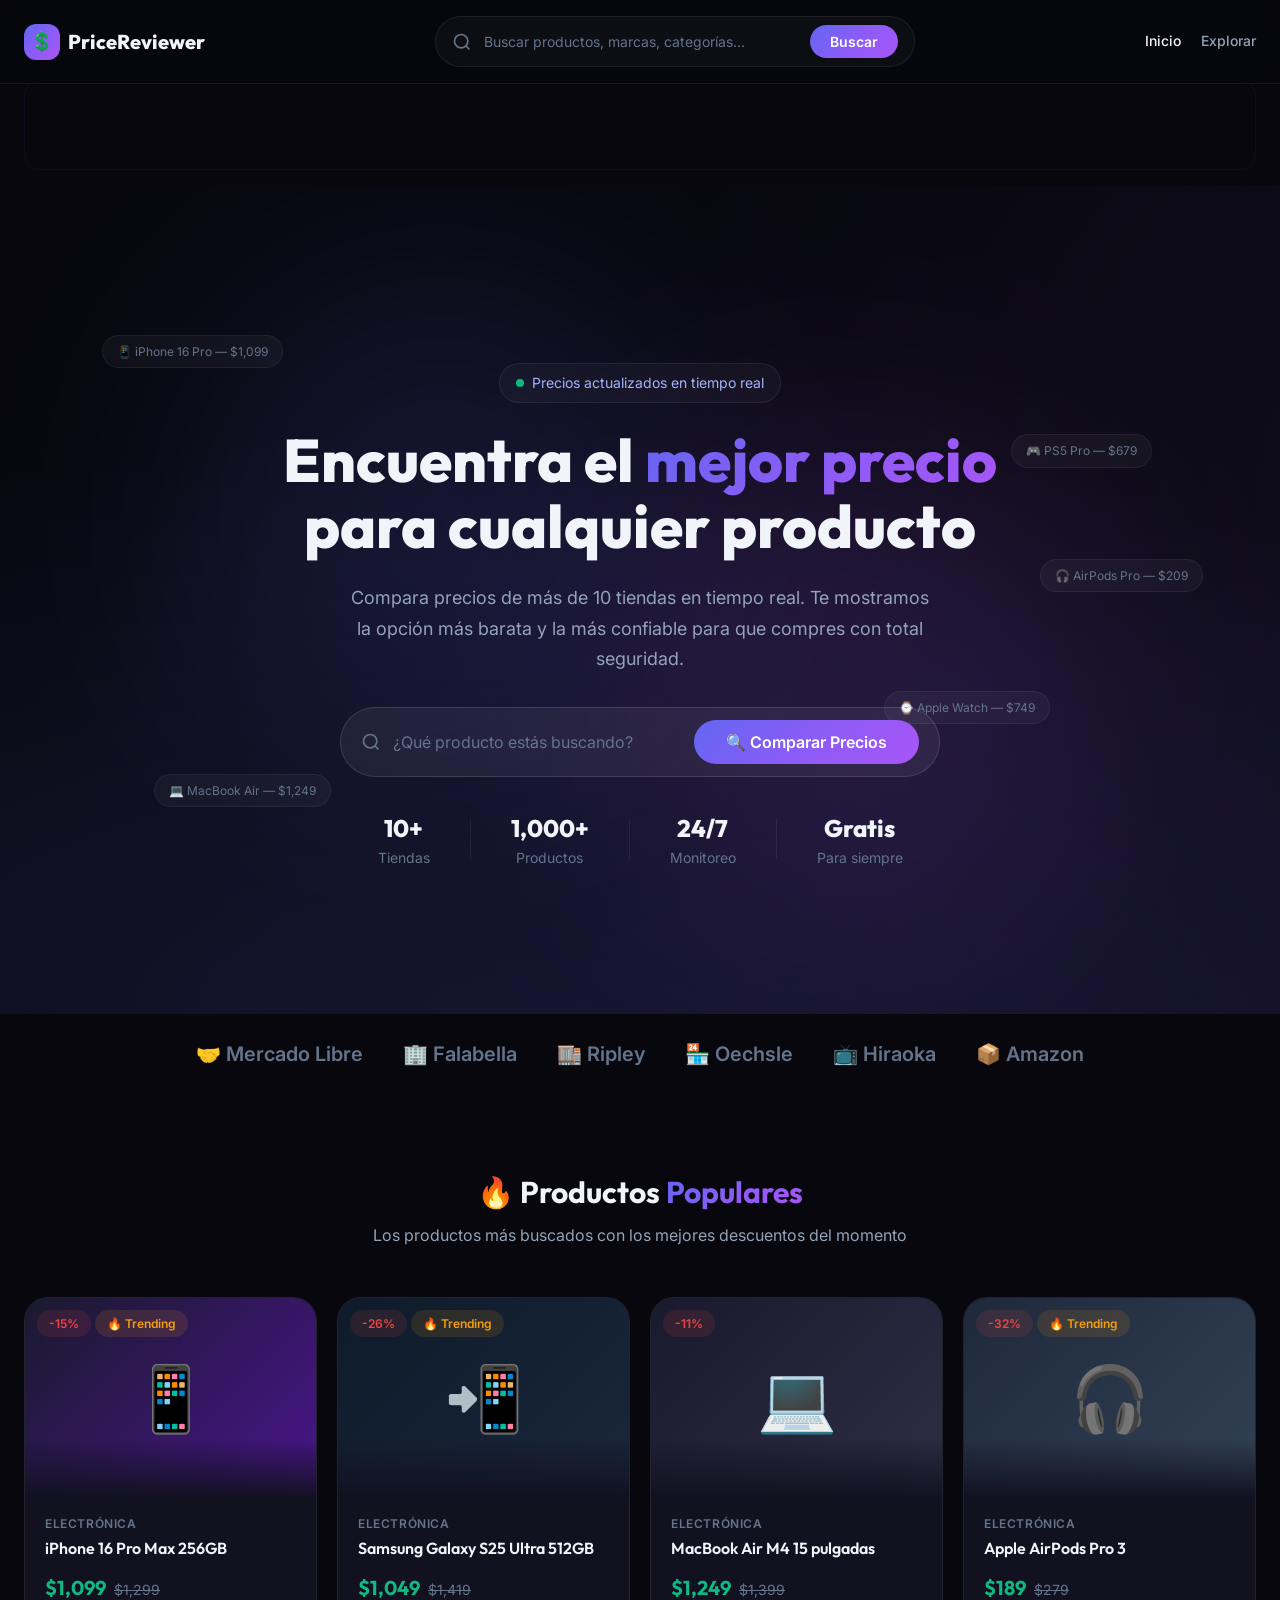
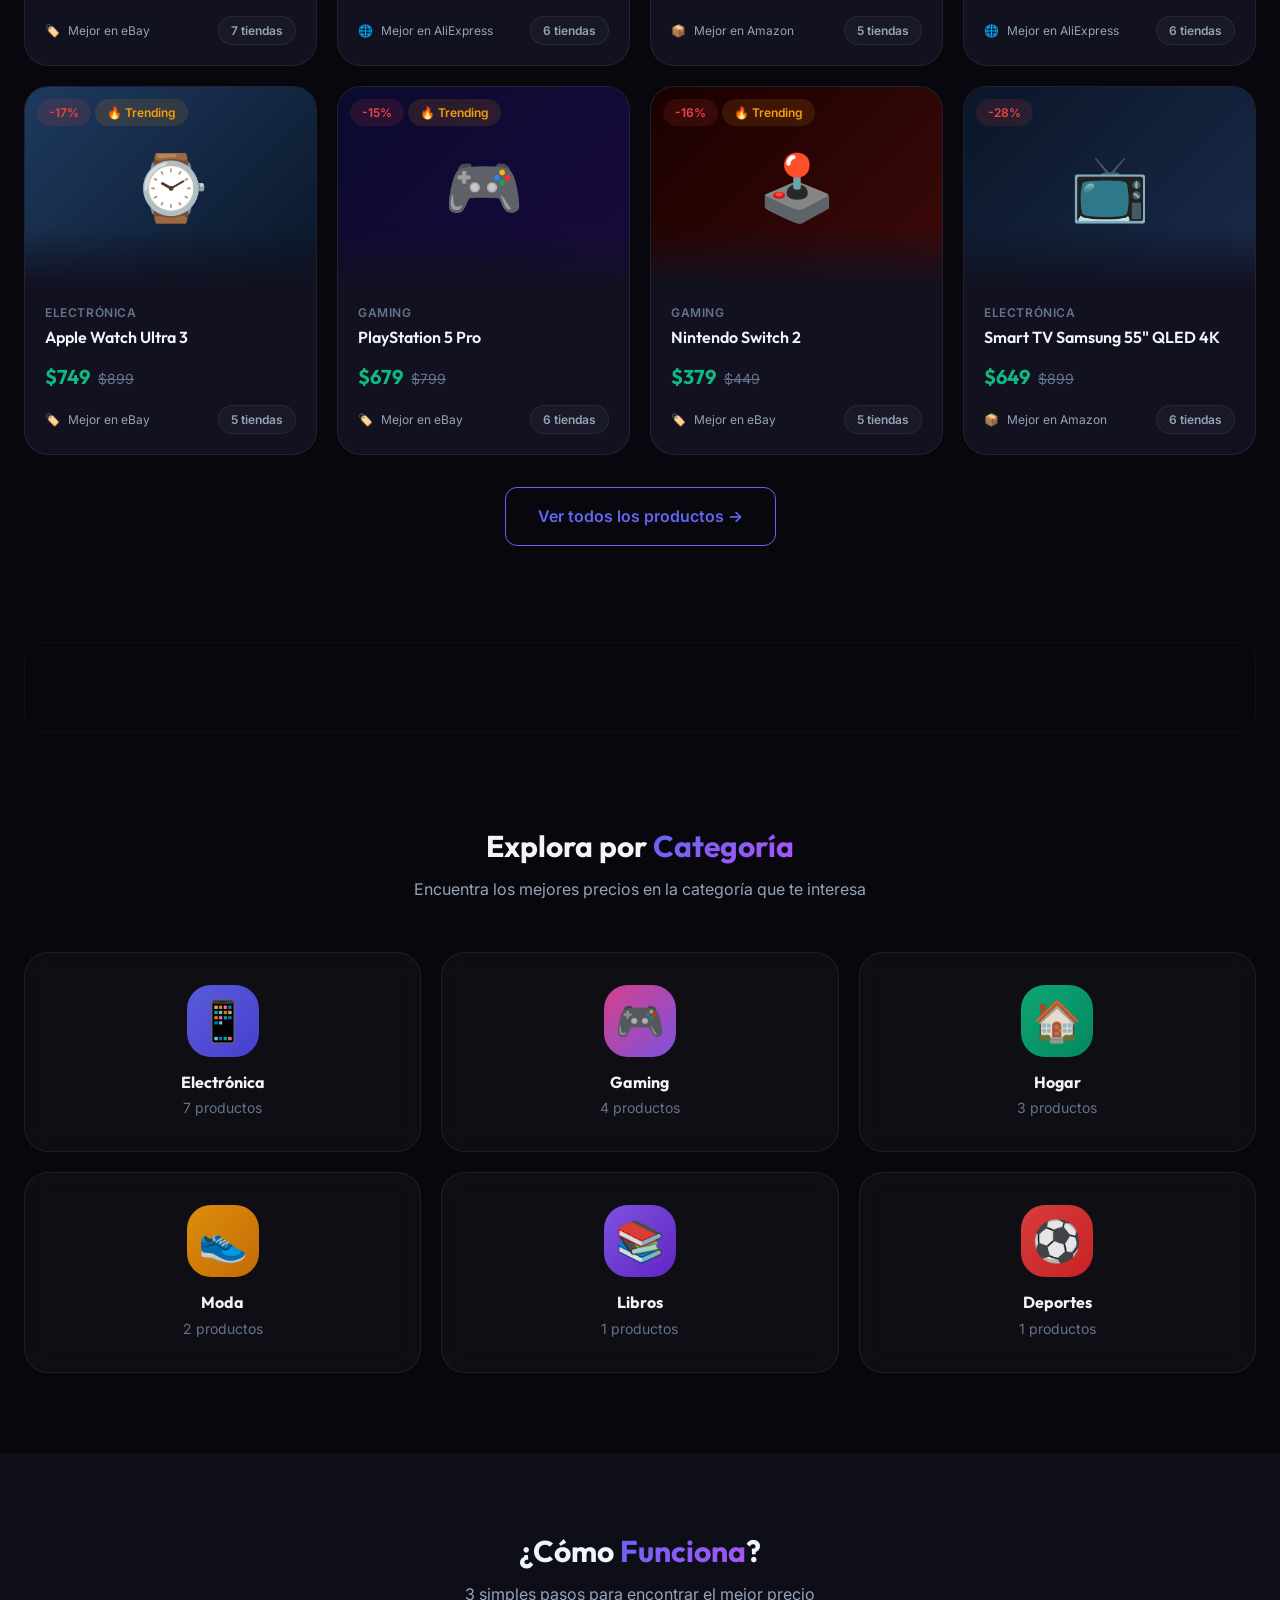
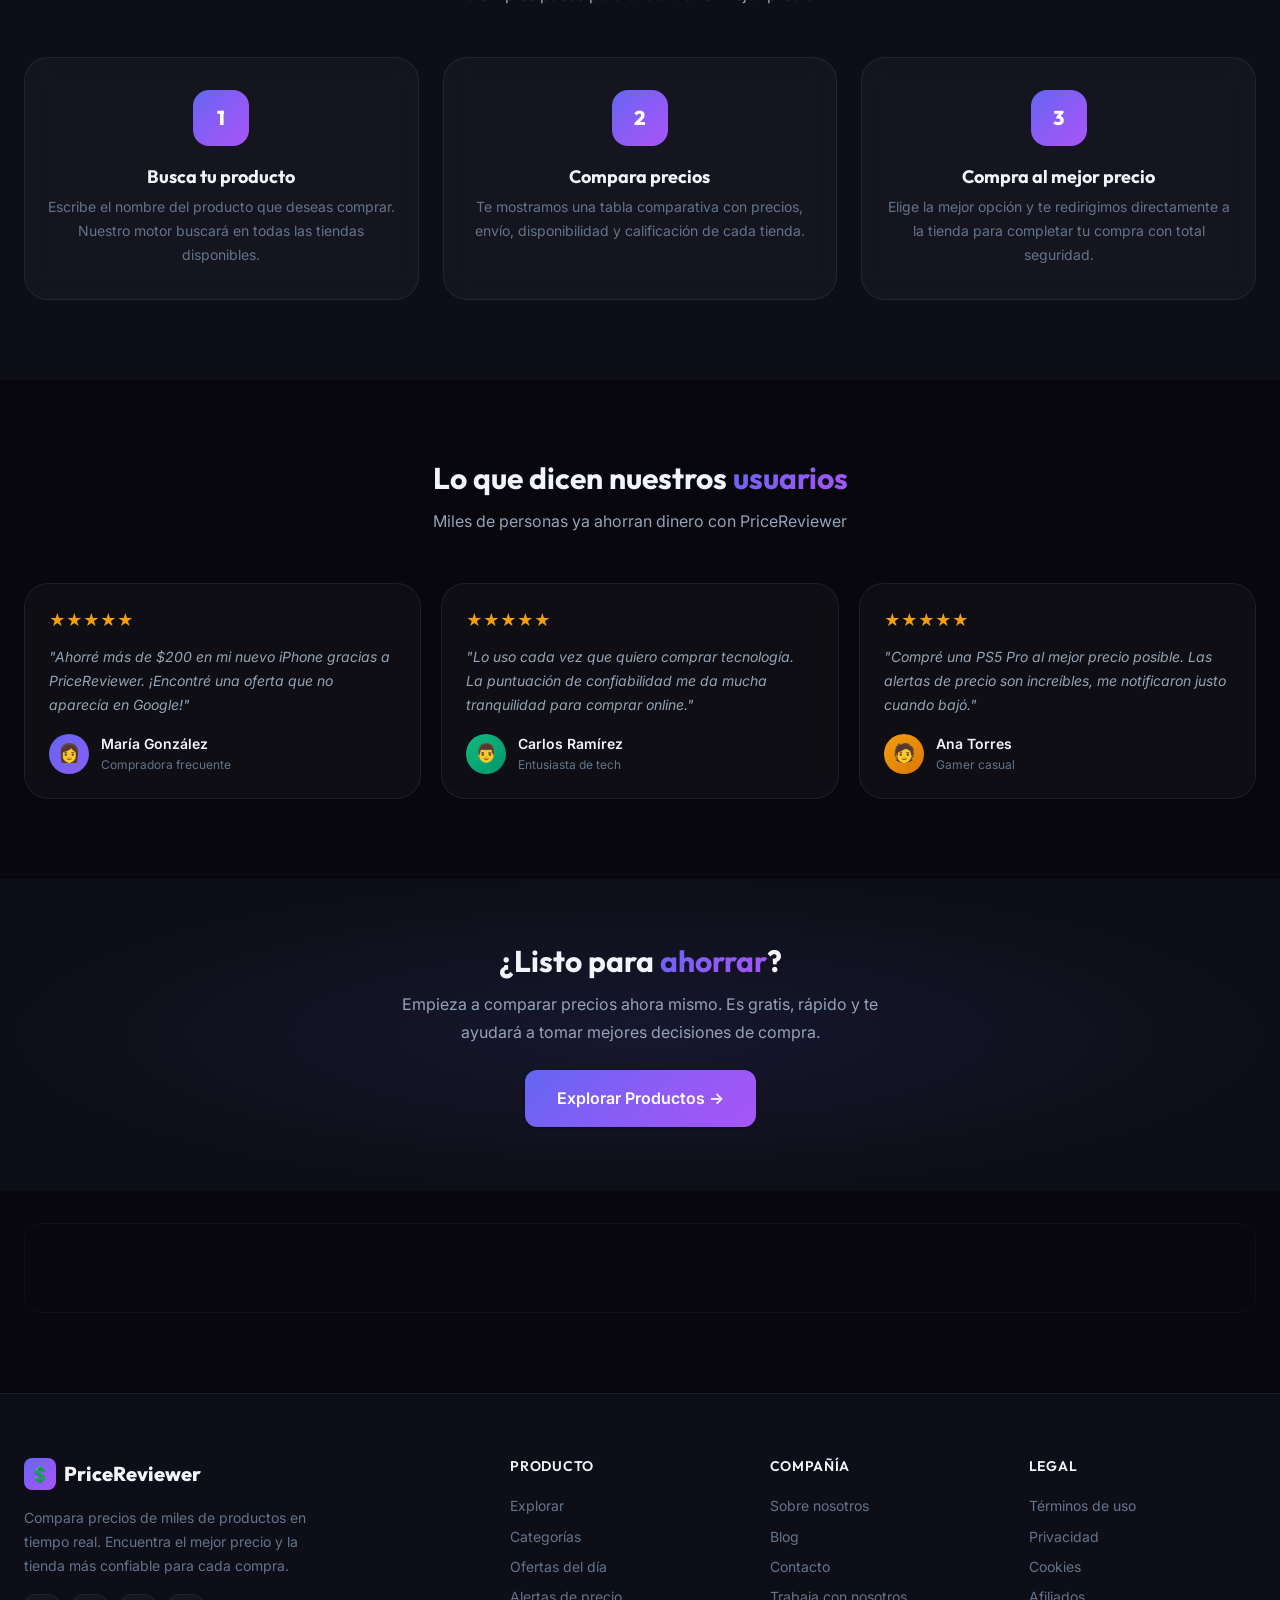
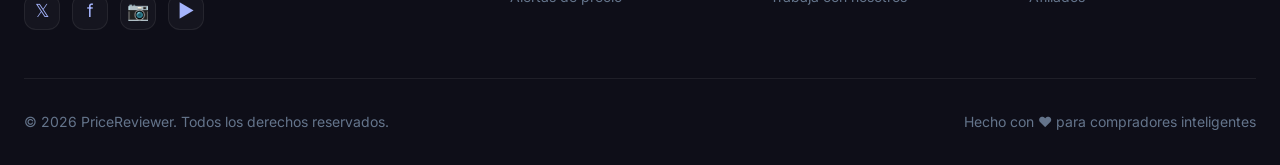
==== product.html @ 80fc3253 "Add files via upload" ====
<!DOCTYPE html>
<html lang="es">
<head>
  <meta charset="UTF-8">
  <meta name="viewport" content="width=device-width, initial-scale=1.0">
  <meta name="description" content="Compara precios de este producto en múltiples tiendas. Encuentra el mejor precio, la tienda más confiable y el historial de precios.">
  <title>Detalle de Producto — PriceReviewer</title>
  <link rel="stylesheet" href="css/styles.css">
  <script async src="https://pagead2.googlesyndication.com/pagead/js/adsbygoogle.js?client=ca-pub-7756073684592673" crossorigin="anonymous"></script>
  <style>
    /* ===== PRODUCT PAGE LAYOUT ===== */
    .product-page { padding-top: 80px; }

    .product-top {
      display: grid;
      grid-template-columns: 1fr 1fr;
      gap: var(--s8);
      padding: var(--s6) 0 var(--s8);
      align-items: start;
    }

    /* ===== PRODUCT IMAGE ===== */
    .product-image-main {
      aspect-ratio: 1;
      max-height: 480px;
      border-radius: var(--r-2xl);
      display: flex;
      align-items: center;
      justify-content: center;
      overflow: hidden;
      border: 1px solid var(--border-glass);
      position: relative;
    }
    .product-image-main::after {
      content: '';
      position: absolute;
      inset: 0;
      background: radial-gradient(circle at center, transparent 40%, rgba(7,7,13,0.3) 100%);
      pointer-events: none;
    }

    /* ===== PRODUCT INFO ===== */
    .product-info {
      display: flex;
      flex-direction: column;
      gap: var(--s4);
    }
    .product-badges {
      display: flex;
      flex-wrap: wrap;
      gap: var(--s2);
    }
    .product-name {
      font-size: var(--text-3xl);
      font-weight: 800;
      line-height: 1.2;
    }
    .product-desc {
      font-size: var(--text-base);
      color: var(--text-secondary);
      line-height: 1.8;
    }

    /* ===== BEST PRICE BOX ===== */
    .best-price-box {
      padding: var(--s6);
      background: linear-gradient(135deg, rgba(16,185,129,0.08), rgba(16,185,129,0.02));
      border: 1px solid rgba(16,185,129,0.2);
      border-radius: var(--r-xl);
    }
    .best-price-label {
      font-size: var(--text-sm);
      font-weight: 600;
      color: var(--success);
      margin-bottom: var(--s2);
    }
    .best-price-value {
      font-family: var(--font-heading);
      font-size: var(--text-4xl);
      font-weight: 800;
      color: var(--text-primary);
      margin-bottom: var(--s1);
    }
    .best-price-original {
      font-size: var(--text-base);
      color: var(--text-muted);
      text-decoration: line-through;
      display: inline-flex;
      align-items: center;
      gap: var(--s2);
      margin-bottom: var(--s3);
    }
    .best-price-original .badge { text-decoration: none; }
    .best-price-store {
      font-size: var(--text-sm);
      color: var(--text-secondary);
      margin-bottom: var(--s2);
      display: flex;
      align-items: center;
      gap: var(--s2);
    }
    .best-price-store .rating-stars { display: inline-flex; }
    .best-price-shipping {
      font-size: var(--text-sm);
      color: var(--text-secondary);
      margin-bottom: var(--s2);
    }

    /* ===== RELIABLE BOX ===== */
    .reliable-box {
      padding: var(--s5);
      background: var(--bg-glass);
      border: 1px solid var(--border-glass);
      border-radius: var(--r-xl);
    }
    .reliable-label {
      font-size: var(--text-sm);
      font-weight: 600;
      color: var(--info);
      margin-bottom: var(--s2);
    }
    .reliable-price {
      font-family: var(--font-heading);
      font-size: var(--text-2xl);
      font-weight: 700;
      color: var(--text-primary);
      margin-bottom: var(--s2);
    }
    .reliable-store {
      font-size: var(--text-sm);
      color: var(--text-secondary);
      display: flex;
      align-items: center;
      gap: var(--s2);
      margin-bottom: var(--s2);
    }
    .reliable-store .rating-stars { display: inline-flex; }
    .reliable-rating {
      font-size: var(--text-sm);
      color: var(--text-muted);
    }

    /* ===== COMPARISON SECTION ===== */
    .comparison-section {
      padding: var(--s8) 0;
    }
    .comparison-section h2 {
      font-size: var(--text-2xl);
      margin-bottom: var(--s6);
    }
    .comparison-card {
      padding: var(--s2);
      overflow-x: auto;
    }

    /* ===== CHART SECTION ===== */
    .chart-section {
      padding: var(--s8) 0;
    }
    .chart-section h2 {
      font-size: var(--text-2xl);
      margin-bottom: var(--s6);
    }

    /* ===== PRICE ALERT ===== */
    .alert-section {
      padding: var(--s8) 0;
    }
    .alert-card {
      padding: var(--s8);
      max-width: 600px;
    }
    .alert-card h3 {
      font-size: var(--text-xl);
      margin-bottom: var(--s2);
    }
    .alert-card p {
      font-size: var(--text-sm);
      color: var(--text-muted);
      margin-bottom: var(--s6);
    }
    .alert-form {
      display: flex;
      flex-direction: column;
      gap: var(--s4);
    }
    .alert-form-row {
      display: grid;
      grid-template-columns: 1fr 1fr;
      gap: var(--s4);
    }
    .alert-success {
      display: none;
      padding: var(--s3) var(--s4);
      background: var(--success-soft);
      border: 1px solid rgba(16,185,129,0.2);
      border-radius: var(--r-md);
      font-size: var(--text-sm);
      color: var(--success);
      margin-top: var(--s3);
    }

    /* ===== RELATED PRODUCTS ===== */
    .related-section {
      padding: var(--s8) 0;
    }
    .related-section h2 {
      font-size: var(--text-2xl);
      margin-bottom: var(--s6);
    }
    .related-grid {
      display: grid;
      grid-template-columns: repeat(4, 1fr);
      gap: var(--s5);
    }

    /* ===== PRODUCT SIDEBAR (ad) ===== */
    .product-content-layout {
      display: grid;
      grid-template-columns: 1fr 300px;
      gap: var(--s8);
      align-items: start;
    }
    .product-sidebar-ads {
      position: sticky;
      top: 90px;
      display: flex;
      flex-direction: column;
      gap: var(--s4);
    }

    /* ===== RESPONSIVE ===== */
    @media (max-width: 1024px) {
      .product-content-layout {
        grid-template-columns: 1fr;
      }
      .product-sidebar-ads {
        position: static;
        flex-direction: row;
      }
      .product-sidebar-ads .ad-sidebar {
        height: 120px;
      }
      .related-grid {
        grid-template-columns: repeat(2, 1fr);
      }
    }
    @media (max-width: 768px) {
      .product-top {
        grid-template-columns: 1fr;
        gap: var(--s5);
      }
      .product-image-main {
        max-height: 320px;
      }
      .product-name {
        font-size: var(--text-2xl);
      }
      .best-price-value {
        font-size: var(--text-3xl);
      }
      .alert-form-row {
        grid-template-columns: 1fr;
      }
      .related-grid {
        grid-template-columns: 1fr 1fr;
      }
      .product-sidebar-ads {
        flex-direction: column;
      }
    }
    @media (max-width: 480px) {
      .related-grid {
        grid-template-columns: 1fr;
      }
    }
  </style>
</head>
<body data-page="product">

  <!-- === NAVBAR === -->
  <nav class="navbar" id="navbar">
    <div class="container">
      <a href="index.html" class="navbar-brand">
        <div class="brand-icon">💲</div>
        PriceReviewer
      </a>
      <div class="navbar-search">
        <div class="search-bar">
          <div class="search-bar-inner">
            <svg class="search-icon" viewBox="0 0 24 24" fill="none" stroke="currentColor" stroke-width="2"><circle cx="11" cy="11" r="8"/><path d="m21 21-4.3-4.3"/></svg>
            <input type="text" placeholder="Buscar productos, marcas, categorías..." id="nav-search-input" autocomplete="off">
            <button class="search-btn"><span>Buscar</span></button>
          </div>
          <div class="search-suggestions" id="nav-search-suggestions"></div>
        </div>
      </div>
      <div class="navbar-links">
        <a href="index.html">Inicio</a>
        <a href="results.html">Explorar</a>
      </div>
      <button class="mobile-menu-btn" aria-label="Menú">
        <span></span><span></span><span></span>
      </button>
    </div>
  </nav>

  <!-- === MOBILE MENU === -->
  <div class="mobile-menu" id="mobile-menu">
    <a href="index.html">Inicio</a>
    <a href="results.html">Explorar</a>
  </div>

  <main class="product-page">
    <div class="container">
      <!-- Breadcrumbs -->
      <div class="breadcrumbs" id="breadcrumbs">
        <a href="index.html">Inicio</a>
        <span class="separator">›</span>
        <span class="current">Cargando...</span>
      </div>

      <!-- Ad Banner Top -->
      <div class="ad-space ad-banner-top" data-ad-size="728x90">
        <span class="ad-label">Anuncio</span>
      </div>

      <!-- Product Top: Image + Info -->
      <div class="product-top">
        <div class="product-image-main" id="product-image">
          <!-- Rendered by JS -->
        </div>
        <div class="product-info">
          <div class="product-badges" id="product-category">
            <!-- Rendered by JS -->
          </div>
          <h1 class="product-name" id="product-name">Cargando...</h1>
          <p class="product-desc" id="product-description">Cargando descripción...</p>

          <!-- Best Price Box -->
          <div class="best-price-box" id="best-price-box">
            <!-- Rendered by JS -->
          </div>

          <!-- Most Reliable Box -->
          <div class="reliable-box" id="reliable-box">
            <!-- Rendered by JS -->
          </div>
        </div>
      </div>

      <!-- Content + Sidebar Ads -->
      <div class="product-content-layout">
        <div>
          <!-- Comparison Table -->
          <section class="comparison-section">
            <h2>📊 Comparar en <span class="text-gradient">todas las tiendas</span></h2>
            <div class="glass-card comparison-card" id="comparison-table">
              <!-- Rendered by JS -->
            </div>
          </section>

          <!-- Price History Chart -->
          <section class="chart-section">
            <h2>📈 Historial de <span class="text-gradient">Precios</span></h2>
            <div class="chart-container">
              <canvas id="price-chart"></canvas>
            </div>
          </section>

          <!-- Price Alert -->
          <section class="alert-section">
            <div class="alert-card glass-card">
              <h3>🔔 Alerta de Precio</h3>
              <p>Te notificaremos cuando el precio baje a tu objetivo. ¡Nunca te pierdas una oferta!</p>
              <form class="alert-form" id="price-alert-form">
                <div class="alert-form-row">
                  <div class="input-group">
                    <label class="input-label" for="alert-email">Tu correo electrónico</label>
                    <input type="email" class="input" id="alert-email" placeholder="tu@email.com" required>
                  </div>
                  <div class="input-group">
                    <label class="input-label" for="alert-price">Precio objetivo (USD)</label>
                    <input type="number" class="input" id="alert-price" placeholder="1000" min="1" required>
                  </div>
                </div>
                <button type="submit" class="btn btn-primary">Crear Alerta de Precio →</button>
              </form>
              <div class="alert-success" id="alert-success"></div>
            </div>
          </section>

          <!-- Related Products -->
          <section class="related-section">
            <h2>🔗 Productos <span class="text-gradient">Relacionados</span></h2>
            <div class="related-grid" id="related-products">
              <!-- Rendered by JS -->
            </div>
          </section>
        </div>

        <!-- Sidebar Ads -->
        <aside class="product-sidebar-ads">
          <div class="ad-space ad-sidebar" data-ad-size="300x250">
            <span class="ad-label">Anuncio</span>
          </div>
          <div class="ad-space ad-sidebar" data-ad-size="300x250">
            <span class="ad-label">Anuncio</span>
          </div>
        </aside>
      </div>

      <!-- Bottom Ad -->
      <div class="ad-space ad-banner-bottom" data-ad-size="728x90">
        <span class="ad-label">Anuncio</span>
      </div>
    </div>
  </main>

  <!-- === FOOTER === -->
  <footer class="footer">
    <div class="container">
      <div class="footer-grid">
        <div>
          <div class="footer-brand">
            <div class="brand-icon">💲</div>
            PriceReviewer
          </div>
          <p class="footer-desc">
            Compara precios de miles de productos en tiempo real. Encuentra el mejor precio y la tienda más confiable.
          </p>
          <div class="footer-social">
            <a href="#" aria-label="Twitter">𝕏</a>
            <a href="#" aria-label="Facebook">f</a>
            <a href="#" aria-label="Instagram">📷</a>
            <a href="#" aria-label="YouTube">▶</a>
          </div>
        </div>
        <div class="footer-col">
          <h4>Producto</h4>
          <a href="results.html">Explorar</a>
          <a href="#">Categorías</a>
          <a href="#">Ofertas del día</a>
          <a href="#">Alertas de precio</a>
        </div>
        <div class="footer-col">
          <h4>Compañía</h4>
          <a href="#">Sobre nosotros</a>
          <a href="#">Blog</a>
          <a href="#">Contacto</a>
          <a href="#">Trabaja con nosotros</a>
        </div>
        <div class="footer-col">
          <h4>Legal</h4>
          <a href="#">Términos de uso</a>
          <a href="#">Privacidad</a>
          <a href="#">Cookies</a>
          <a href="#">Afiliados</a>
        </div>
      </div>
      <div class="footer-bottom">
        <span>© 2026 PriceReviewer. Todos los derechos reservados.</span>
        <span>Hecho con ❤️ para compradores inteligentes</span>
      </div>
    </div>
  </footer>

  <script src="js/data.js"></script>
  <script src="js/app.js"></script>
  <script src="js/ads.js"></script>
</body>
</html>
---- css/styles.css ----
/* ==========================================
   PriceReviewer — Design System & Shared Styles
   Premium Dark Mode with Glassmorphism
   ========================================== */

/* --- Google Fonts --- */
@import url('https://fonts.googleapis.com/css2?family=Inter:wght@300;400;500;600;700&family=Outfit:wght@400;500;600;700;800&display=swap');

/* --- Custom Properties --- */
:root {
  /* Backgrounds */
  --bg-primary: #07070d;
  --bg-secondary: #0e0e18;
  --bg-tertiary: #161625;
  --bg-card: #111120;
  --bg-glass: rgba(255, 255, 255, 0.03);
  --bg-glass-hover: rgba(255, 255, 255, 0.06);
  --border-glass: rgba(255, 255, 255, 0.07);
  --border-glass-hover: rgba(255, 255, 255, 0.14);

  /* Accent */
  --accent: #6366f1;
  --accent-hover: #818cf8;
  --accent-secondary: #8b5cf6;
  --accent-tertiary: #a855f7;
  --accent-gradient: linear-gradient(135deg, #6366f1 0%, #8b5cf6 50%, #a855f7 100%);
  --accent-glow: 0 0 24px rgba(99, 102, 241, 0.25);
  --accent-glow-lg: 0 0 60px rgba(99, 102, 241, 0.18);

  /* Semantic */
  --success: #10b981;
  --success-soft: rgba(16, 185, 129, 0.12);
  --warning: #f59e0b;
  --warning-soft: rgba(245, 158, 11, 0.12);
  --danger: #ef4444;
  --danger-soft: rgba(239, 68, 68, 0.12);
  --info: #3b82f6;
  --info-soft: rgba(59, 130, 246, 0.12);

  /* Text */
  --text-primary: #f1f5f9;
  --text-secondary: #94a3b8;
  --text-muted: #64748b;
  --text-accent: #a5b4fc;
  --text-inverse: #07070d;

  /* Spacing scale */
  --s1: 0.25rem; --s2: 0.5rem; --s3: 0.75rem; --s4: 1rem;
  --s5: 1.25rem; --s6: 1.5rem; --s8: 2rem; --s10: 2.5rem;
  --s12: 3rem; --s16: 4rem; --s20: 5rem; --s24: 6rem;

  /* Radii */
  --r-sm: 0.5rem;
  --r-md: 0.75rem;
  --r-lg: 1rem;
  --r-xl: 1.5rem;
  --r-2xl: 2rem;
  --r-full: 9999px;

  /* Shadows */
  --shadow-sm: 0 1px 3px rgba(0,0,0,.4);
  --shadow-md: 0 4px 12px rgba(0,0,0,.4);
  --shadow-lg: 0 12px 32px rgba(0,0,0,.45);
  --shadow-xl: 0 24px 64px rgba(0,0,0,.5);

  /* Fonts */
  --font-body: 'Inter', -apple-system, BlinkMacSystemFont, 'Segoe UI', sans-serif;
  --font-heading: 'Outfit', var(--font-body);

  /* Sizes */
  --text-xs: 0.75rem;   --text-sm: 0.875rem;  --text-base: 1rem;
  --text-lg: 1.125rem;   --text-xl: 1.25rem;   --text-2xl: 1.5rem;
  --text-3xl: 1.875rem;  --text-4xl: 2.25rem;  --text-5xl: 3rem;
  --text-6xl: 3.75rem;   --text-7xl: 4.5rem;

  /* Timing */
  --ease-out: cubic-bezier(.16,1,.3,1);
  --ease-spring: cubic-bezier(.34,1.56,.64,1);
  --t-fast: 150ms; --t-base: 250ms; --t-slow: 400ms;

  /* Z layers */
  --z-dropdown: 100; --z-sticky: 200; --z-overlay: 300;
  --z-modal: 400; --z-toast: 500;

  /* Container */
  --container: 1280px;
}

/* --- Reset --- */
*, *::before, *::after { box-sizing: border-box; margin: 0; padding: 0; }

html {
  scroll-behavior: smooth;
  -webkit-font-smoothing: antialiased;
  -moz-osx-font-smoothing: grayscale;
  scrollbar-color: var(--accent) var(--bg-secondary);
}

body {
  font-family: var(--font-body);
  font-size: var(--text-base);
  line-height: 1.6;
  color: var(--text-primary);
  background: var(--bg-primary);
  min-height: 100vh;
  overflow-x: hidden;
}

img, video, svg { display: block; max-width: 100%; }
a { color: var(--text-accent); text-decoration: none; transition: color var(--t-fast); }
a:hover { color: var(--accent-hover); }
ul, ol { list-style: none; }
button, input, select, textarea {
  font-family: inherit; font-size: inherit; color: inherit;
  background: none; border: none; outline: none;
}
button { cursor: pointer; }

/* --- Scrollbar --- */
::-webkit-scrollbar { width: 8px; height: 8px; }
::-webkit-scrollbar-track { background: var(--bg-secondary); }
::-webkit-scrollbar-thumb {
  background: var(--accent);
  border-radius: var(--r-full);
}
::-webkit-scrollbar-thumb:hover { background: var(--accent-hover); }

/* --- Typography --- */
h1, h2, h3, h4, h5, h6 {
  font-family: var(--font-heading);
  font-weight: 700;
  line-height: 1.2;
  color: var(--text-primary);
}
h1 { font-size: var(--text-5xl); }
h2 { font-size: var(--text-3xl); }
h3 { font-size: var(--text-2xl); }
h4 { font-size: var(--text-xl); }
p { color: var(--text-secondary); line-height: 1.7; }
.text-gradient {
  background: var(--accent-gradient);
  -webkit-background-clip: text;
  -webkit-text-fill-color: transparent;
  background-clip: text;
}

/* --- Layout --- */
.container {
  width: 100%;
  max-width: var(--container);
  margin: 0 auto;
  padding: 0 var(--s6);
}
.section {
  padding: var(--s20) 0;
}
.section-header {
  text-align: center;
  margin-bottom: var(--s12);
}
.section-header h2 { margin-bottom: var(--s3); }
.section-header p { max-width: 600px; margin: 0 auto; }

/* ==========================================
   NAVBAR
   ========================================== */
.navbar {
  position: fixed;
  top: 0; left: 0; right: 0;
  z-index: var(--z-sticky);
  padding: var(--s4) 0;
  background: rgba(7, 7, 13, 0.8);
  backdrop-filter: blur(20px) saturate(1.8);
  -webkit-backdrop-filter: blur(20px) saturate(1.8);
  border-bottom: 1px solid var(--border-glass);
  transition: all var(--t-base);
}
.navbar.scrolled {
  padding: var(--s2) 0;
  background: rgba(7, 7, 13, 0.95);
}
.navbar .container {
  display: flex;
  align-items: center;
  gap: var(--s6);
}
.navbar-brand {
  display: flex;
  align-items: center;
  gap: var(--s2);
  font-family: var(--font-heading);
  font-weight: 800;
  font-size: var(--text-xl);
  color: var(--text-primary);
  white-space: nowrap;
  text-decoration: none;
}
.navbar-brand .brand-icon {
  width: 36px; height: 36px;
  background: var(--accent-gradient);
  border-radius: var(--r-md);
  display: flex;
  align-items: center;
  justify-content: center;
  font-size: 1.2rem;
}
.navbar-links {
  display: flex;
  align-items: center;
  gap: var(--s5);
}
.navbar-links a {
  color: var(--text-secondary);
  font-size: var(--text-sm);
  font-weight: 500;
  transition: color var(--t-fast);
  white-space: nowrap;
}
.navbar-links a:hover, .navbar-links a.active {
  color: var(--text-primary);
}
.navbar-search {
  flex: 1;
  max-width: 480px;
  margin: 0 auto;
}
.navbar-actions {
  display: flex;
  align-items: center;
  gap: var(--s3);
}
.mobile-menu-btn {
  display: none;
  flex-direction: column;
  gap: 5px;
  padding: var(--s2);
}
.mobile-menu-btn span {
  display: block;
  width: 22px; height: 2px;
  background: var(--text-primary);
  border-radius: 2px;
  transition: all var(--t-base);
}
.mobile-menu {
  display: none;
  position: fixed;
  top: 0; left: 0; right: 0; bottom: 0;
  background: rgba(7, 7, 13, 0.97);
  z-index: var(--z-overlay);
  flex-direction: column;
  align-items: center;
  justify-content: center;
  gap: var(--s8);
}
.mobile-menu.open { display: flex; }
.mobile-menu a {
  font-size: var(--text-2xl);
  font-weight: 600;
  color: var(--text-primary);
}

/* ==========================================
   SEARCH BAR
   ========================================== */
.search-bar {
  position: relative;
  width: 100%;
}
.search-bar-inner {
  display: flex;
  align-items: center;
  background: var(--bg-glass);
  border: 1px solid var(--border-glass);
  border-radius: var(--r-full);
  padding: var(--s2) var(--s4);
  transition: all var(--t-base);
}
.search-bar-inner:focus-within {
  border-color: var(--accent);
  box-shadow: var(--accent-glow);
  background: var(--bg-glass-hover);
}
.search-bar .search-icon {
  width: 20px; height: 20px;
  color: var(--text-muted);
  flex-shrink: 0;
}
.search-bar input {
  flex: 1;
  padding: var(--s1) var(--s3);
  font-size: var(--text-sm);
  color: var(--text-primary);
  background: transparent;
}
.search-bar input::placeholder { color: var(--text-muted); }
.search-bar .search-btn {
  background: var(--accent-gradient);
  color: white;
  padding: var(--s2) var(--s5);
  border-radius: var(--r-full);
  font-weight: 600;
  font-size: var(--text-sm);
  transition: all var(--t-base);
  white-space: nowrap;
}
.search-bar .search-btn:hover {
  transform: translateY(-1px);
  box-shadow: var(--accent-glow);
}

/* Search Suggestions Dropdown */
.search-suggestions {
  position: absolute;
  top: calc(100% + var(--s2));
  left: 0; right: 0;
  background: var(--bg-card);
  border: 1px solid var(--border-glass);
  border-radius: var(--r-lg);
  box-shadow: var(--shadow-xl);
  overflow: hidden;
  z-index: var(--z-dropdown);
  display: none;
}
.search-suggestions.open { display: block; }
.suggestion-item {
  display: flex;
  align-items: center;
  gap: var(--s3);
  padding: var(--s3) var(--s4);
  cursor: pointer;
  transition: background var(--t-fast);
}
.suggestion-item:hover { background: var(--bg-glass-hover); }
.suggestion-item .suggestion-icon {
  font-size: var(--text-lg);
  width: 32px;
  text-align: center;
}
.suggestion-item .suggestion-text {
  flex: 1;
  font-size: var(--text-sm);
  color: var(--text-primary);
}
.suggestion-item .suggestion-category {
  font-size: var(--text-xs);
  color: var(--text-muted);
}

/* Hero Search (larger variant) */
.search-bar.search-hero .search-bar-inner {
  padding: var(--s3) var(--s5);
  background: rgba(255,255,255,0.06);
  border-color: rgba(255,255,255,0.12);
}
.search-bar.search-hero input {
  font-size: var(--text-base);
  padding: var(--s2) var(--s3);
}
.search-bar.search-hero .search-btn {
  padding: var(--s3) var(--s8);
  font-size: var(--text-base);
}

/* ==========================================
   BUTTONS
   ========================================== */
.btn {
  display: inline-flex;
  align-items: center;
  justify-content: center;
  gap: var(--s2);
  padding: var(--s3) var(--s6);
  font-weight: 600;
  font-size: var(--text-sm);
  border-radius: var(--r-md);
  transition: all var(--t-base) var(--ease-out);
  white-space: nowrap;
  cursor: pointer;
  text-decoration: none;
}
.btn:hover { transform: translateY(-2px); }
.btn:active { transform: translateY(0); }
.btn-primary {
  background: var(--accent-gradient);
  color: white;
  box-shadow: var(--shadow-sm);
}
.btn-primary:hover { box-shadow: var(--accent-glow); color: white; }
.btn-secondary {
  background: var(--bg-glass);
  color: var(--text-primary);
  border: 1px solid var(--border-glass);
}
.btn-secondary:hover {
  background: var(--bg-glass-hover);
  border-color: var(--border-glass-hover);
}
.btn-outline {
  background: transparent;
  color: var(--accent);
  border: 1px solid var(--accent);
}
.btn-outline:hover {
  background: rgba(99,102,241,0.1);
}
.btn-ghost {
  background: transparent;
  color: var(--text-secondary);
}
.btn-ghost:hover { color: var(--text-primary); background: var(--bg-glass); }
.btn-success {
  background: var(--success);
  color: white;
}
.btn-success:hover { box-shadow: 0 0 20px rgba(16,185,129,0.3); color: white; }
.btn-sm { padding: var(--s2) var(--s4); font-size: var(--text-xs); }
.btn-lg { padding: var(--s4) var(--s8); font-size: var(--text-base); }
.btn-icon {
  width: 40px; height: 40px; padding: 0;
  border-radius: var(--r-md);
}
.btn-icon.sm { width: 32px; height: 32px; }

/* ==========================================
   CARDS
   ========================================== */
.glass-card {
  background: var(--bg-glass);
  border: 1px solid var(--border-glass);
  border-radius: var(--r-xl);
  backdrop-filter: blur(12px);
  -webkit-backdrop-filter: blur(12px);
  transition: all var(--t-base) var(--ease-out);
}
.glass-card:hover {
  border-color: var(--border-glass-hover);
  background: var(--bg-glass-hover);
  transform: translateY(-4px);
  box-shadow: var(--shadow-lg);
}
.card {
  background: var(--bg-card);
  border: 1px solid var(--border-glass);
  border-radius: var(--r-xl);
  overflow: hidden;
  transition: all var(--t-base) var(--ease-out);
}
.card:hover {
  border-color: var(--border-glass-hover);
  transform: translateY(-4px);
  box-shadow: var(--shadow-lg);
}

/* Product Card */
.product-card {
  background: var(--bg-card);
  border: 1px solid var(--border-glass);
  border-radius: var(--r-xl);
  overflow: hidden;
  transition: all var(--t-base) var(--ease-out);
  cursor: pointer;
  text-decoration: none;
  display: block;
  color: inherit;
}
.product-card:hover {
  border-color: var(--accent);
  transform: translateY(-6px);
  box-shadow: var(--accent-glow-lg);
  color: inherit;
}
.product-card-image {
  position: relative;
  height: 200px;
  display: flex;
  align-items: center;
  justify-content: center;
  font-size: 4rem;
  overflow: hidden;
}
.product-card-image::after {
  content: '';
  position: absolute;
  bottom: 0; left: 0; right: 0;
  height: 60px;
  background: linear-gradient(to top, var(--bg-card), transparent);
}
.product-card-badges {
  position: absolute;
  top: var(--s3); left: var(--s3);
  display: flex;
  gap: var(--s1);
  z-index: 2;
}
.product-card-body {
  padding: var(--s4) var(--s5) var(--s5);
}
.product-card-category {
  font-size: var(--text-xs);
  color: var(--text-muted);
  text-transform: uppercase;
  letter-spacing: 0.05em;
  font-weight: 600;
  margin-bottom: var(--s1);
}
.product-card-title {
  font-family: var(--font-heading);
  font-size: var(--text-base);
  font-weight: 600;
  color: var(--text-primary);
  margin-bottom: var(--s3);
  line-height: 1.4;
  display: -webkit-box;
  -webkit-line-clamp: 2;
  -webkit-box-orient: vertical;
  overflow: hidden;
}
.product-card-prices {
  display: flex;
  align-items: baseline;
  gap: var(--s2);
  margin-bottom: var(--s3);
}
.product-card-price {
  font-family: var(--font-heading);
  font-size: var(--text-xl);
  font-weight: 700;
  color: var(--success);
}
.product-card-price-original {
  font-size: var(--text-sm);
  color: var(--text-muted);
  text-decoration: line-through;
}
.product-card-store {
  display: flex;
  align-items: center;
  gap: var(--s2);
  font-size: var(--text-xs);
  color: var(--text-secondary);
}
.product-card-footer {
  display: flex;
  align-items: center;
  justify-content: space-between;
  padding: var(--s3) var(--s5);
  border-top: 1px solid var(--border-glass);
}

/* ==========================================
   BADGES
   ========================================== */
.badge {
  display: inline-flex;
  align-items: center;
  gap: var(--s1);
  padding: var(--s1) var(--s3);
  font-size: var(--text-xs);
  font-weight: 600;
  border-radius: var(--r-full);
  white-space: nowrap;
}
.badge-discount {
  background: var(--danger-soft);
  color: var(--danger);
}
.badge-best-price {
  background: var(--success-soft);
  color: var(--success);
}
.badge-reliable {
  background: var(--info-soft);
  color: var(--info);
}
.badge-trending {
  background: var(--warning-soft);
  color: var(--warning);
}
.badge-category {
  background: rgba(99,102,241,0.12);
  color: var(--accent-hover);
}
.badge-stores {
  background: var(--bg-glass);
  color: var(--text-secondary);
  border: 1px solid var(--border-glass);
}

/* ==========================================
   RATING STARS
   ========================================== */
.rating {
  display: inline-flex;
  align-items: center;
  gap: var(--s1);
}
.rating-stars {
  display: flex;
  gap: 2px;
}
.rating-star {
  color: var(--text-muted);
  font-size: var(--text-sm);
}
.rating-star.filled { color: var(--warning); }
.rating-score {
  font-size: var(--text-sm);
  font-weight: 600;
  color: var(--text-primary);
}
.rating-count {
  font-size: var(--text-xs);
  color: var(--text-muted);
}

/* ==========================================
   FORM ELEMENTS
   ========================================== */
.input-group {
  display: flex;
  flex-direction: column;
  gap: var(--s2);
}
.input-label {
  font-size: var(--text-sm);
  font-weight: 500;
  color: var(--text-secondary);
}
.input {
  padding: var(--s3) var(--s4);
  background: var(--bg-glass);
  border: 1px solid var(--border-glass);
  border-radius: var(--r-md);
  color: var(--text-primary);
  font-size: var(--text-sm);
  transition: all var(--t-fast);
}
.input:focus {
  border-color: var(--accent);
  box-shadow: 0 0 0 3px rgba(99,102,241,0.15);
}
.input::placeholder { color: var(--text-muted); }
.select {
  padding: var(--s3) var(--s4);
  background: var(--bg-glass);
  border: 1px solid var(--border-glass);
  border-radius: var(--r-md);
  color: var(--text-primary);
  font-size: var(--text-sm);
  cursor: pointer;
  -webkit-appearance: none;
  appearance: none;
  background-image: url("data:image/svg+xml,%3Csvg xmlns='http://www.w3.org/2000/svg' width='12' height='12' viewBox='0 0 24 24' fill='none' stroke='%2394a3b8' stroke-width='2'%3E%3Cpath d='M6 9l6 6 6-6'/%3E%3C/svg%3E");
  background-repeat: no-repeat;
  background-position: right 12px center;
  padding-right: 36px;
}
.checkbox-label {
  display: flex;
  align-items: center;
  gap: var(--s2);
  font-size: var(--text-sm);
  color: var(--text-secondary);
  cursor: pointer;
}
.checkbox-label input[type="checkbox"] {
  width: 18px; height: 18px;
  accent-color: var(--accent);
  cursor: pointer;
}

/* ==========================================
   AD SPACES
   ========================================== */
.ad-space {
  position: relative;
  display: flex;
  align-items: center;
  justify-content: center;
  background: linear-gradient(135deg, rgba(99,102,241,0.04), rgba(139,92,246,0.04));
  border: 1px dashed rgba(99,102,241,0.15);
  border-radius: var(--r-lg);
  overflow: hidden;
  min-height: 60px;
}
.ad-space::before {
  content: 'Espacio Publicitario';
  font-size: var(--text-xs);
  color: var(--text-muted);
  font-weight: 500;
  letter-spacing: 0.05em;
  text-transform: uppercase;
}
.ad-label {
  position: absolute;
  top: var(--s1); right: var(--s2);
  font-size: 10px;
  color: var(--text-muted);
  text-transform: uppercase;
  letter-spacing: 0.08em;
}
.ad-banner-top {
  height: 90px;
  margin-bottom: var(--s4);
}
.ad-banner-bottom {
  height: 90px;
  margin-top: var(--s8);
}
.ad-sidebar {
  height: 250px;
  width: 100%;
}
.ad-infeed {
  height: 120px;
  margin: var(--s4) 0;
}
.ad-leaderboard {
  height: 90px;
  width: 100%;
}
.ad-space[data-loaded="true"]::before { content: none; }
.ad-space[data-loaded="true"] {
  border-style: solid;
  border-color: rgba(99,102,241,0.08);
  background: transparent;
}
.ad-space[data-loaded="true"] .ad-label {
  opacity: 0.5;
}

/* ==========================================
   FOOTER
   ========================================== */
.footer {
  background: var(--bg-secondary);
  border-top: 1px solid var(--border-glass);
  padding: var(--s16) 0 var(--s8);
  margin-top: var(--s20);
}
.footer-grid {
  display: grid;
  grid-template-columns: 2fr 1fr 1fr 1fr;
  gap: var(--s8);
  margin-bottom: var(--s12);
}
.footer-brand {
  display: flex;
  align-items: center;
  gap: var(--s2);
  font-family: var(--font-heading);
  font-weight: 800;
  font-size: var(--text-xl);
  color: var(--text-primary);
  margin-bottom: var(--s4);
}
.footer-brand .brand-icon {
  width: 32px; height: 32px;
  background: var(--accent-gradient);
  border-radius: var(--r-sm);
  display: flex;
  align-items: center;
  justify-content: center;
  font-size: 1rem;
}
.footer-desc {
  font-size: var(--text-sm);
  color: var(--text-muted);
  line-height: 1.7;
  max-width: 300px;
}
.footer-col h4 {
  font-size: var(--text-sm);
  font-weight: 600;
  color: var(--text-primary);
  margin-bottom: var(--s4);
  text-transform: uppercase;
  letter-spacing: 0.05em;
}
.footer-col a {
  display: block;
  font-size: var(--text-sm);
  color: var(--text-muted);
  padding: var(--s1) 0;
  transition: color var(--t-fast);
}
.footer-col a:hover { color: var(--text-primary); }
.footer-social {
  display: flex;
  gap: var(--s3);
  margin-top: var(--s4);
}
.footer-social a {
  width: 36px; height: 36px;
  display: flex;
  align-items: center;
  justify-content: center;
  background: var(--bg-glass);
  border: 1px solid var(--border-glass);
  border-radius: var(--r-md);
  font-size: var(--text-lg);
  transition: all var(--t-base);
}
.footer-social a:hover {
  background: var(--accent);
  border-color: var(--accent);
  transform: translateY(-2px);
}
.footer-bottom {
  display: flex;
  align-items: center;
  justify-content: space-between;
  padding-top: var(--s8);
  border-top: 1px solid var(--border-glass);
  font-size: var(--text-sm);
  color: var(--text-muted);
}
.footer-bottom a { color: var(--text-muted); }
.footer-bottom a:hover { color: var(--accent); }

/* Newsletter */
.newsletter {
  display: flex;
  gap: var(--s2);
  margin-top: var(--s4);
}
.newsletter .input {
  flex: 1;
  padding: var(--s2) var(--s4);
  border-radius: var(--r-full);
  font-size: var(--text-sm);
}
.newsletter .btn {
  border-radius: var(--r-full);
  padding: var(--s2) var(--s5);
}

/* ==========================================
   BREADCRUMBS
   ========================================== */
.breadcrumbs {
  display: flex;
  align-items: center;
  gap: var(--s2);
  font-size: var(--text-sm);
  color: var(--text-muted);
  padding: var(--s4) 0;
}
.breadcrumbs a { color: var(--text-muted); }
.breadcrumbs a:hover { color: var(--accent); }
.breadcrumbs .separator { color: var(--text-muted); }
.breadcrumbs .current { color: var(--text-primary); font-weight: 500; }

/* ==========================================
   STORE ROW (comparison table)
   ========================================== */
.store-row {
  display: grid;
  grid-template-columns: 1.5fr 1fr 0.8fr 1fr 0.8fr 1fr;
  align-items: center;
  gap: var(--s4);
  padding: var(--s4) var(--s5);
  border-radius: var(--r-lg);
  transition: background var(--t-fast);
}
.store-row:hover { background: var(--bg-glass); }
.store-row.best {
  background: var(--success-soft);
  border: 1px solid rgba(16,185,129,0.2);
}
.store-info {
  display: flex;
  align-items: center;
  gap: var(--s3);
}
.store-icon {
  width: 40px; height: 40px;
  border-radius: var(--r-md);
  display: flex;
  align-items: center;
  justify-content: center;
  font-size: 1.2rem;
  flex-shrink: 0;
}
.store-name {
  font-weight: 600;
  font-size: var(--text-sm);
  color: var(--text-primary);
}
.store-price {
  font-family: var(--font-heading);
  font-weight: 700;
  font-size: var(--text-lg);
  color: var(--text-primary);
}
.store-price-original {
  font-size: var(--text-xs);
  color: var(--text-muted);
  text-decoration: line-through;
}
.store-shipping {
  font-size: var(--text-sm);
  color: var(--text-secondary);
}
.store-shipping.free { color: var(--success); font-weight: 500; }
.store-delivery {
  font-size: var(--text-sm);
  color: var(--text-secondary);
}
.store-stock {
  font-size: var(--text-sm);
  font-weight: 500;
}
.store-stock.in-stock { color: var(--success); }
.store-stock.out-of-stock { color: var(--danger); }
.store-row .btn { font-size: var(--text-xs); }

/* ==========================================
   COMPARISON TABLE HEADER
   ========================================== */
.comparison-header {
  display: grid;
  grid-template-columns: 1.5fr 1fr 0.8fr 1fr 0.8fr 1fr;
  gap: var(--s4);
  padding: var(--s3) var(--s5);
  font-size: var(--text-xs);
  color: var(--text-muted);
  text-transform: uppercase;
  letter-spacing: 0.05em;
  font-weight: 600;
  border-bottom: 1px solid var(--border-glass);
  margin-bottom: var(--s2);
}

/* ==========================================
   PRICE CHART
   ========================================== */
.chart-container {
  position: relative;
  width: 100%;
  height: 280px;
  background: var(--bg-glass);
  border: 1px solid var(--border-glass);
  border-radius: var(--r-xl);
  padding: var(--s4);
}
.chart-container canvas {
  width: 100% !important;
  height: 100% !important;
}

/* ==========================================
   ANIMATIONS & KEYFRAMES
   ========================================== */
@keyframes fadeInUp {
  from { opacity: 0; transform: translateY(30px); }
  to   { opacity: 1; transform: translateY(0); }
}
@keyframes fadeIn {
  from { opacity: 0; }
  to   { opacity: 1; }
}
@keyframes slideInLeft {
  from { opacity: 0; transform: translateX(-30px); }
  to   { opacity: 1; transform: translateX(0); }
}
@keyframes slideInRight {
  from { opacity: 0; transform: translateX(30px); }
  to   { opacity: 1; transform: translateX(0); }
}
@keyframes pulse {
  0%, 100% { opacity: 1; }
  50%      { opacity: 0.6; }
}
@keyframes shimmer {
  0%   { background-position: -200% 0; }
  100% { background-position: 200% 0; }
}
@keyframes gradientShift {
  0%   { background-position: 0% 50%; }
  50%  { background-position: 100% 50%; }
  100% { background-position: 0% 50%; }
}
@keyframes float {
  0%, 100% { transform: translateY(0); }
  50%      { transform: translateY(-10px); }
}
@keyframes glow {
  0%, 100% { box-shadow: 0 0 20px rgba(99,102,241,0.2); }
  50%      { box-shadow: 0 0 40px rgba(99,102,241,0.4); }
}
@keyframes spin {
  from { transform: rotate(0deg); }
  to   { transform: rotate(360deg); }
}

/* Scroll-triggered animations */
.animate-on-scroll {
  opacity: 0;
  transform: translateY(30px);
  transition: opacity 0.6s var(--ease-out), transform 0.6s var(--ease-out);
}
.animate-on-scroll.visible {
  opacity: 1;
  transform: translateY(0);
}
.animate-on-scroll.delay-1 { transition-delay: 100ms; }
.animate-on-scroll.delay-2 { transition-delay: 200ms; }
.animate-on-scroll.delay-3 { transition-delay: 300ms; }
.animate-on-scroll.delay-4 { transition-delay: 400ms; }

/* Skeleton loading */
.skeleton {
  background: linear-gradient(90deg, var(--bg-glass) 25%, var(--bg-glass-hover) 50%, var(--bg-glass) 75%);
  background-size: 200% 100%;
  animation: shimmer 1.5s infinite;
  border-radius: var(--r-md);
}
.skeleton-text { height: 14px; margin-bottom: var(--s2); border-radius: var(--r-sm); }
.skeleton-text.lg { height: 20px; width: 60%; }
.skeleton-image { height: 200px; border-radius: var(--r-lg); }

/* ==========================================
   UTILITIES
   ========================================== */
.text-center { text-align: center; }
.text-left { text-align: left; }
.text-right { text-align: right; }
.text-sm { font-size: var(--text-sm); }
.text-xs { font-size: var(--text-xs); }
.text-muted { color: var(--text-muted); }
.text-success { color: var(--success); }
.text-warning { color: var(--warning); }
.text-danger { color: var(--danger); }
.font-bold { font-weight: 700; }
.font-semibold { font-weight: 600; }
.hidden { display: none !important; }
.sr-only {
  position: absolute; width: 1px; height: 1px;
  padding: 0; margin: -1px; overflow: hidden;
  clip: rect(0,0,0,0); border: 0;
}
.truncate {
  overflow: hidden; text-overflow: ellipsis; white-space: nowrap;
}
.no-scroll { overflow: hidden; }

/* ==========================================
   RESPONSIVE
   ========================================== */
@media (max-width: 1024px) {
  h1 { font-size: var(--text-4xl); }
  h2 { font-size: var(--text-2xl); }
  .footer-grid { grid-template-columns: 1fr 1fr; gap: var(--s6); }
  .store-row {
    grid-template-columns: 1.5fr 1fr 1fr 1fr;
  }
  .store-row .store-shipping,
  .store-row .store-delivery { display: none; }
  .comparison-header { grid-template-columns: 1.5fr 1fr 1fr 1fr; }
  .comparison-header span:nth-child(3),
  .comparison-header span:nth-child(4) { display: none; }
}
@media (max-width: 768px) {
  :root { --container: 100%; }
  .container { padding: 0 var(--s4); }
  h1 { font-size: var(--text-3xl); }
  h2 { font-size: var(--text-xl); }
  .section { padding: var(--s12) 0; }

  .navbar-links, .navbar-search { display: none; }
  .mobile-menu-btn { display: flex; }

  .footer-grid { grid-template-columns: 1fr; }
  .footer-bottom { flex-direction: column; gap: var(--s4); text-align: center; }

  .store-row {
    grid-template-columns: 1fr 1fr 1fr;
    font-size: var(--text-xs);
    padding: var(--s3);
  }
  .store-row .store-stock { display: none; }
  .comparison-header { grid-template-columns: 1fr 1fr 1fr; }
  .comparison-header span:nth-child(5) { display: none; }

  .ad-banner-top, .ad-banner-bottom { height: 60px; }
  .ad-sidebar { height: 200px; }
}
@media (max-width: 480px) {
  h1 { font-size: var(--text-2xl); }
  .search-bar.search-hero .search-btn span { display: none; }
  .store-row { grid-template-columns: 1fr 1fr; }
  .store-row .rating { display: none; }
  .comparison-header { grid-template-columns: 1fr 1fr; }
}

/* ==========================================
   SKELETON LOADING
   ========================================== */
.skeleton {
  background: linear-gradient(90deg, var(--bg-glass) 25%, var(--bg-glass-hover) 50%, var(--bg-glass) 75%);
  background-size: 200% 100%;
  animation: shimmer 1.5s ease-in-out infinite;
  border-radius: var(--r-md);
}
.skeleton-image {
  height: 180px;
  border-radius: 0;
}
.skeleton-text {
  height: 14px;
  margin-bottom: var(--s2);
  width: 80%;
}
.skeleton-text.lg {
  height: 18px;
  width: 100%;
  margin-bottom: var(--s3);
}
@keyframes shimmer {
  0%   { background-position: -200% 0; }
  100% { background-position: 200% 0; }
}
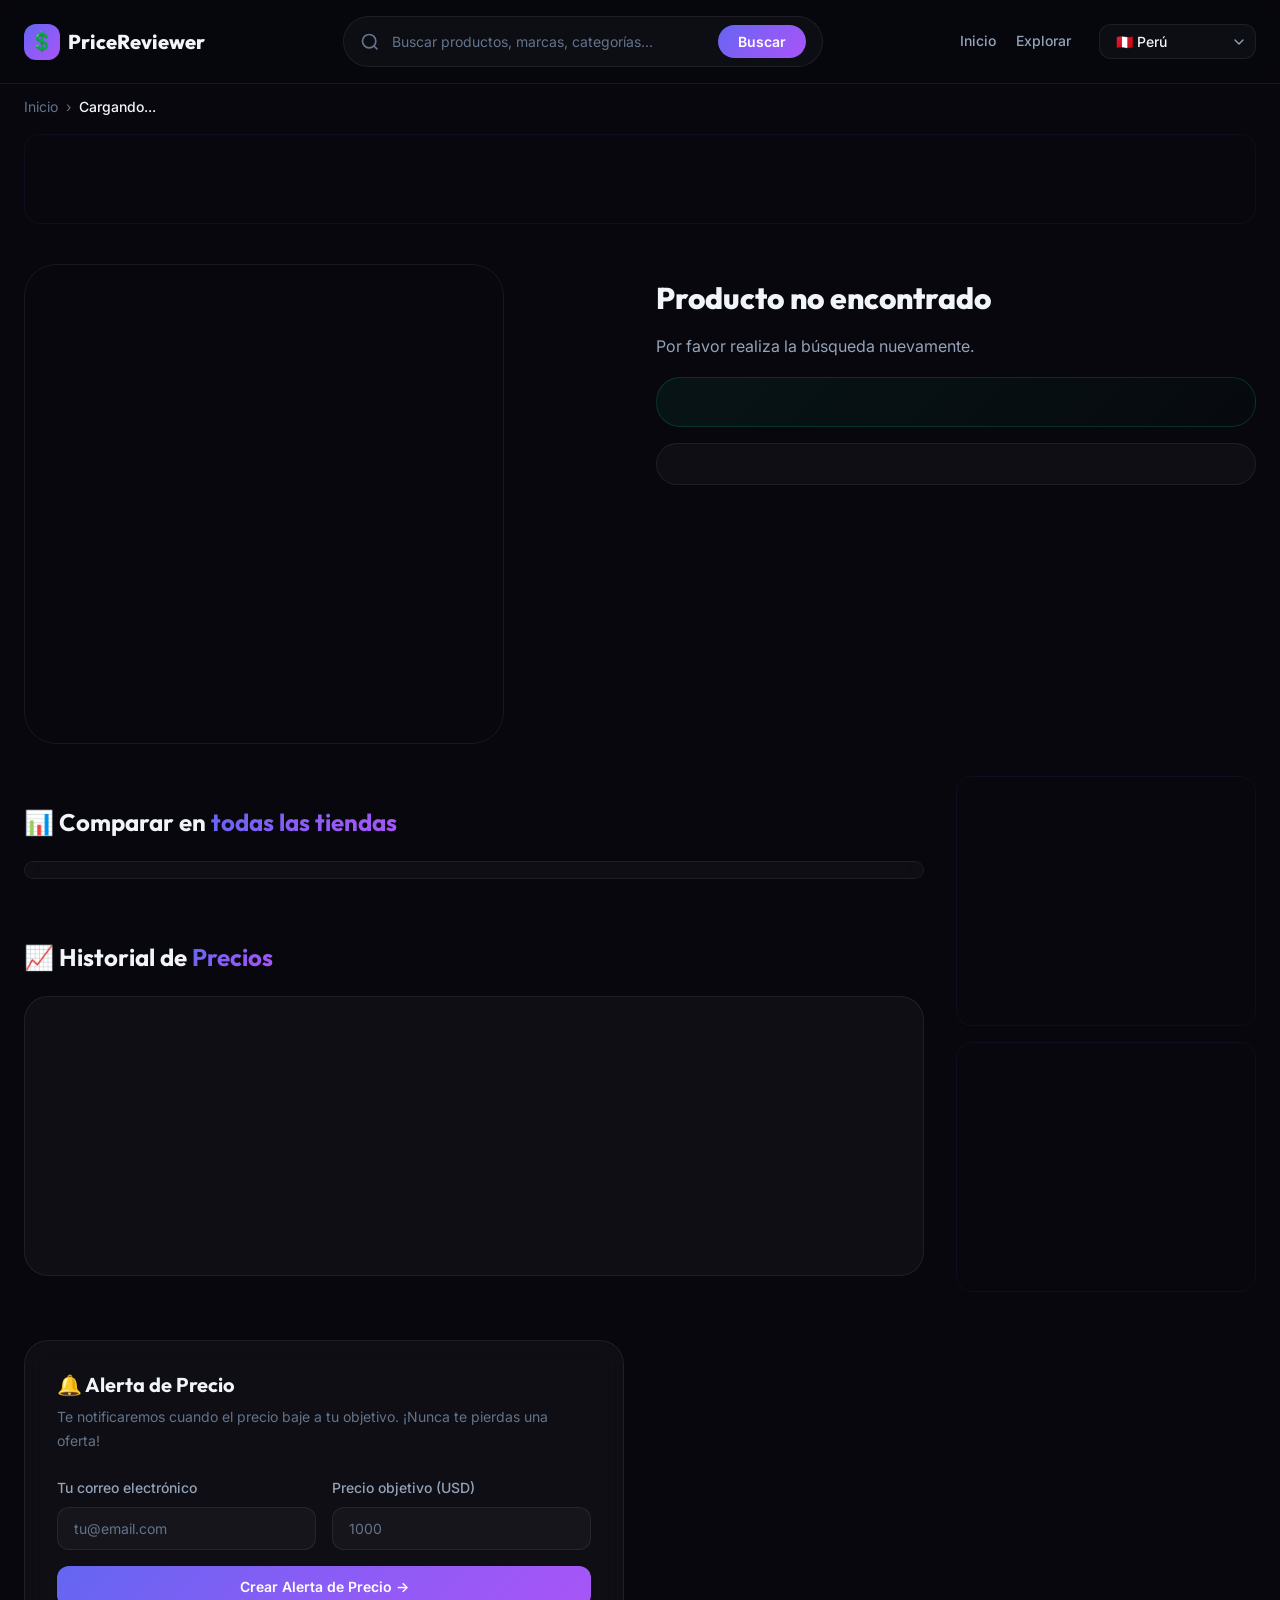
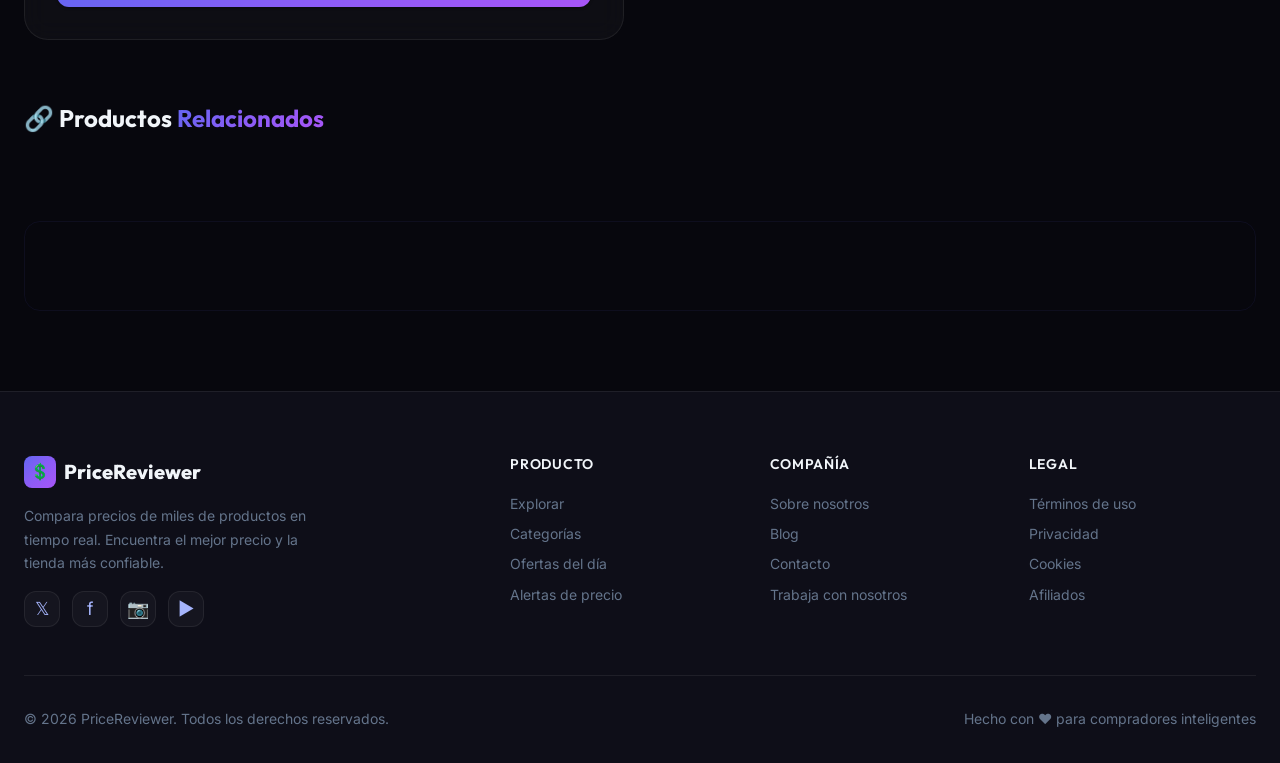
==== commit 81f5d28b: "feat: Agregar selector de pais para filtrar tiendas y resultados - Agregado dropdown de pais en el n" ====
--- a/product.html
+++ b/product.html
@@ -298,6 +298,15 @@
       <div class="navbar-links">
         <a href="index.html">Inicio</a>
         <a href="results.html">Explorar</a>
+        <div class="country-selector">
+          <select id="country-select" class="country-select">
+            <option value="pe">🇵🇪 Perú</option>
+            <option value="co">🇨🇴 Colombia</option>
+            <option value="mx">🇲🇽 México</option>
+            <option value="cl">🇨🇱 Chile</option>
+            <option value="global">🌐 Internacional</option>
+          </select>
+        </div>
       </div>
       <button class="mobile-menu-btn" aria-label="Menú">
         <span></span><span></span><span></span>
--- a/css/styles.css
+++ b/css/styles.css
@@ -217,6 +217,39 @@
   white-space: nowrap;
 }
 .navbar-links a:hover, .navbar-links a.active {
+  color: var(--text-primary);
+}
+.country-selector {
+  margin-left: var(--s2);
+}
+.country-select {
+  background: var(--bg-glass);
+  color: var(--text-primary);
+  border: 1px solid var(--border-glass);
+  border-radius: var(--r-md);
+  padding: var(--s2) var(--s4);
+  font-family: var(--font-body);
+  font-size: var(--text-sm);
+  font-weight: 500;
+  outline: none;
+  cursor: pointer;
+  transition: all var(--t-fast);
+  appearance: none;
+  background-image: url("data:image/svg+xml;charset=US-ASCII,%3Csvg%20xmlns%3D%22http%3A%2F%2Fwww.w3.org%2F2000%2Fsvg%22%20width%3D%2224%22%20height%3D%2224%22%20viewBox%3D%220%200%2024%2024%22%20fill%3D%22none%22%20stroke%3D%22%2394a3b8%22%20stroke-width%3D%222%22%20stroke-linecap%3D%22round%22%20stroke-linejoin%3D%22round%22%3E%3Cpolyline%20points%3D%226%209%2012%2015%2018%209%22%3E%3C%2Fpolyline%3E%3C%2Fsvg%3E");
+  background-repeat: no-repeat;
+  background-position: right var(--s2) center;
+  background-size: 16px;
+  padding-right: var(--s8);
+}
+.country-select:hover {
+  border-color: rgba(255, 255, 255, 0.2);
+}
+.country-select:focus {
+  border-color: var(--primary);
+  box-shadow: 0 0 0 2px rgba(99, 102, 241, 0.2);
+}
+.country-select option {
+  background: var(--bg-primary);
   color: var(--text-primary);
 }
 .navbar-search {
